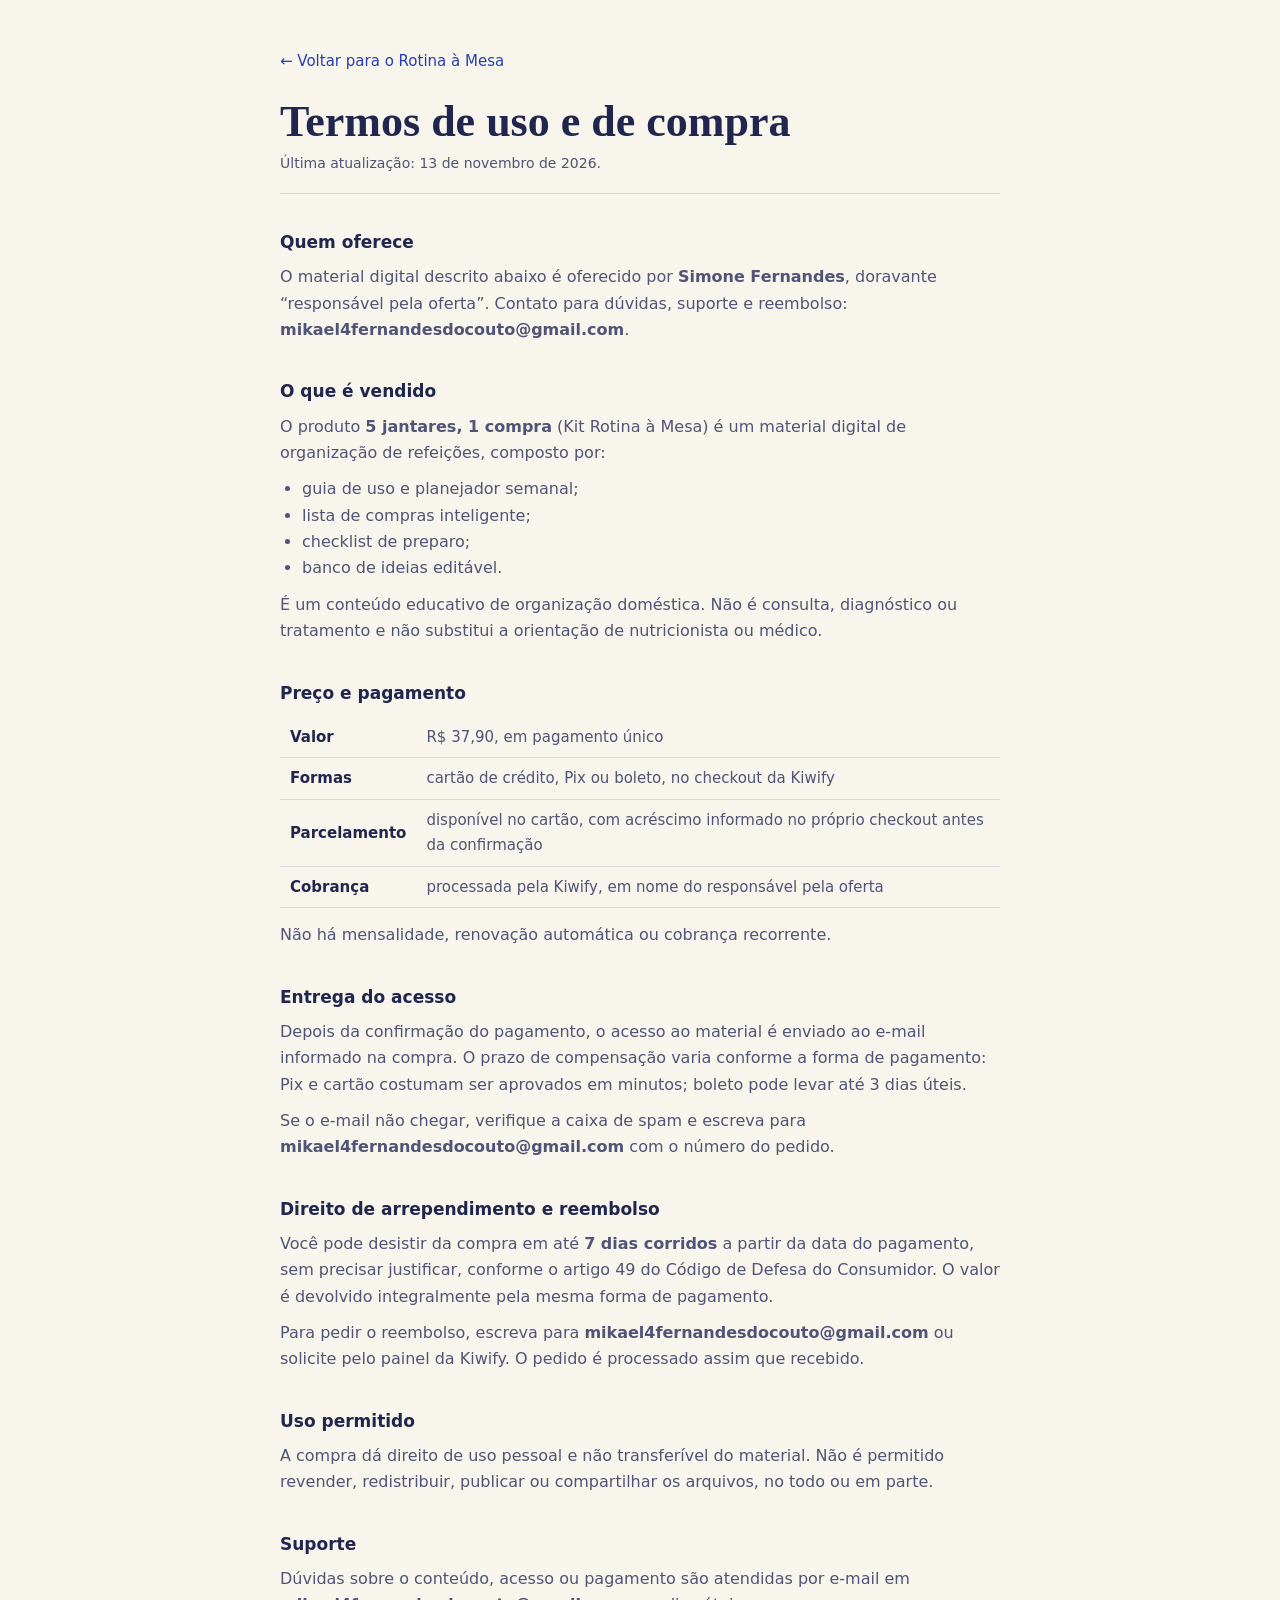
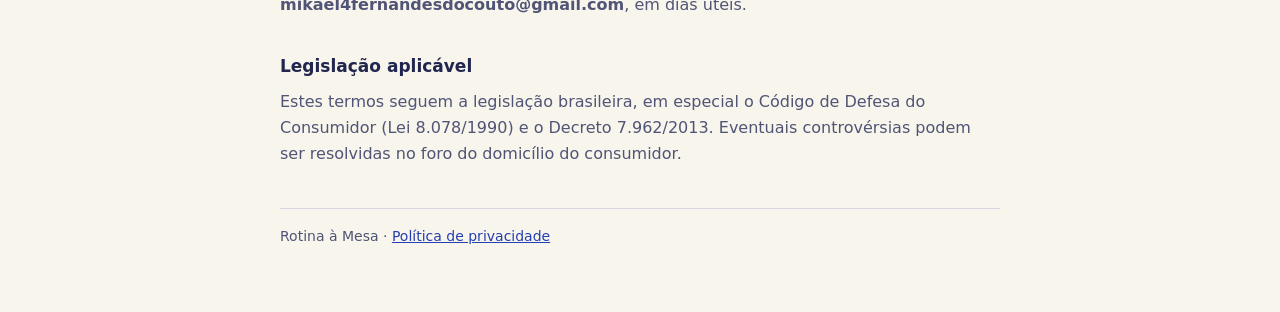
==== termos/index.html @ 77bfbfa5 "termos de uso e de compra" ====
<!doctype html>
<html lang="pt-BR">
<head>
<meta charset="utf-8">
<meta name="viewport" content="width=device-width, initial-scale=1">
<title>Termos de uso e de compra | Rotina à Mesa</title>
<meta name="robots" content="noindex">
<style>
  :root { --paper:#f8f5ec; --ink:#20264d; --muted:#505476; --blue:#253eb3; --line:#d9d6e2; --display:"Instrument Serif", Georgia, serif; }
  * { box-sizing: border-box; }
  body { margin:0; background:var(--paper); color:var(--ink); font:16px/1.65 "DM Sans","Segoe UI",system-ui,sans-serif; }
  main { width:min(100% - 40px, 720px); margin:0 auto; padding:48px 0 64px; }
  a { color:var(--blue); }
  h1 { font-family:var(--display); font-size:clamp(2rem, 6vw, 2.75rem); line-height:1.1; margin:0 0 6px; }
  h2 { font-size:1.0625rem; margin:34px 0 8px; }
  p, li { color:var(--muted); }
  p { margin:0 0 10px; }
  ul { margin:0 0 10px; padding-left:22px; }
  .meta { font-size:.875rem; color:var(--muted); border-bottom:1px solid var(--line); padding-bottom:18px; margin-bottom:24px; }
  table { width:100%; border-collapse:collapse; margin:10px 0 14px; font-size:.9375rem; }
  th, td { text-align:left; padding:8px 10px; border-bottom:1px solid var(--line); color:var(--muted); }
  th { color:var(--ink); font-weight:600; }
  .back { display:inline-block; margin-bottom:24px; font-size:.9375rem; text-decoration:none; }
  footer { border-top:1px solid var(--line); margin-top:40px; padding-top:16px; font-size:.875rem; color:var(--muted); }
</style>
</head>
<body>
<main>
  <a class="back" href="../">← Voltar para o Rotina à Mesa</a>
  <h1>Termos de uso e de compra</h1>
  <p class="meta">Última atualização: 13 de novembro de 2026.</p>

  <h2>Quem oferece</h2>
  <p>O material digital descrito abaixo é oferecido por <strong>Simone Fernandes</strong>, doravante “responsável pela oferta”. Contato para dúvidas, suporte e reembolso: <strong>mikael4fernandesdocouto@gmail.com</strong>.</p>

  <h2>O que é vendido</h2>
  <p>O produto <strong>5 jantares, 1 compra</strong> (Kit Rotina à Mesa) é um material digital de organização de refeições, composto por:</p>
  <ul>
    <li>guia de uso e planejador semanal;</li>
    <li>lista de compras inteligente;</li>
    <li>checklist de preparo;</li>
    <li>banco de ideias editável.</li>
  </ul>
  <p>É um conteúdo educativo de organização doméstica. Não é consulta, diagnóstico ou tratamento e não substitui a orientação de nutricionista ou médico.</p>

  <h2>Preço e pagamento</h2>
  <table>
    <tr><th>Valor</th><td>R$ 37,90, em pagamento único</td></tr>
    <tr><th>Formas</th><td>cartão de crédito, Pix ou boleto, no checkout da Kiwify</td></tr>
    <tr><th>Parcelamento</th><td>disponível no cartão, com acréscimo informado no próprio checkout antes da confirmação</td></tr>
    <tr><th>Cobrança</th><td>processada pela Kiwify, em nome do responsável pela oferta</td></tr>
  </table>
  <p>Não há mensalidade, renovação automática ou cobrança recorrente.</p>

  <h2>Entrega do acesso</h2>
  <p>Depois da confirmação do pagamento, o acesso ao material é enviado ao e-mail informado na compra. O prazo de compensação varia conforme a forma de pagamento: Pix e cartão costumam ser aprovados em minutos; boleto pode levar até 3 dias úteis.</p>
  <p>Se o e-mail não chegar, verifique a caixa de spam e escreva para <strong>mikael4fernandesdocouto@gmail.com</strong> com o número do pedido.</p>

  <h2>Direito de arrependimento e reembolso</h2>
  <p>Você pode desistir da compra em até <strong>7 dias corridos</strong> a partir da data do pagamento, sem precisar justificar, conforme o artigo 49 do Código de Defesa do Consumidor. O valor é devolvido integralmente pela mesma forma de pagamento.</p>
  <p>Para pedir o reembolso, escreva para <strong>mikael4fernandesdocouto@gmail.com</strong> ou solicite pelo painel da Kiwify. O pedido é processado assim que recebido.</p>

  <h2>Uso permitido</h2>
  <p>A compra dá direito de uso pessoal e não transferível do material. Não é permitido revender, redistribuir, publicar ou compartilhar os arquivos, no todo ou em parte.</p>

  <h2>Suporte</h2>
  <p>Dúvidas sobre o conteúdo, acesso ou pagamento são atendidas por e-mail em <strong>mikael4fernandesdocouto@gmail.com</strong>, em dias úteis.</p>

  <h2>Legislação aplicável</h2>
  <p>Estes termos seguem a legislação brasileira, em especial o Código de Defesa do Consumidor (Lei 8.078/1990) e o Decreto 7.962/2013. Eventuais controvérsias podem ser resolvidas no foro do domicílio do consumidor.</p>

  <footer>Rotina à Mesa · <a href="../privacidade/">Política de privacidade</a></footer>
</main>
</body>
</html>
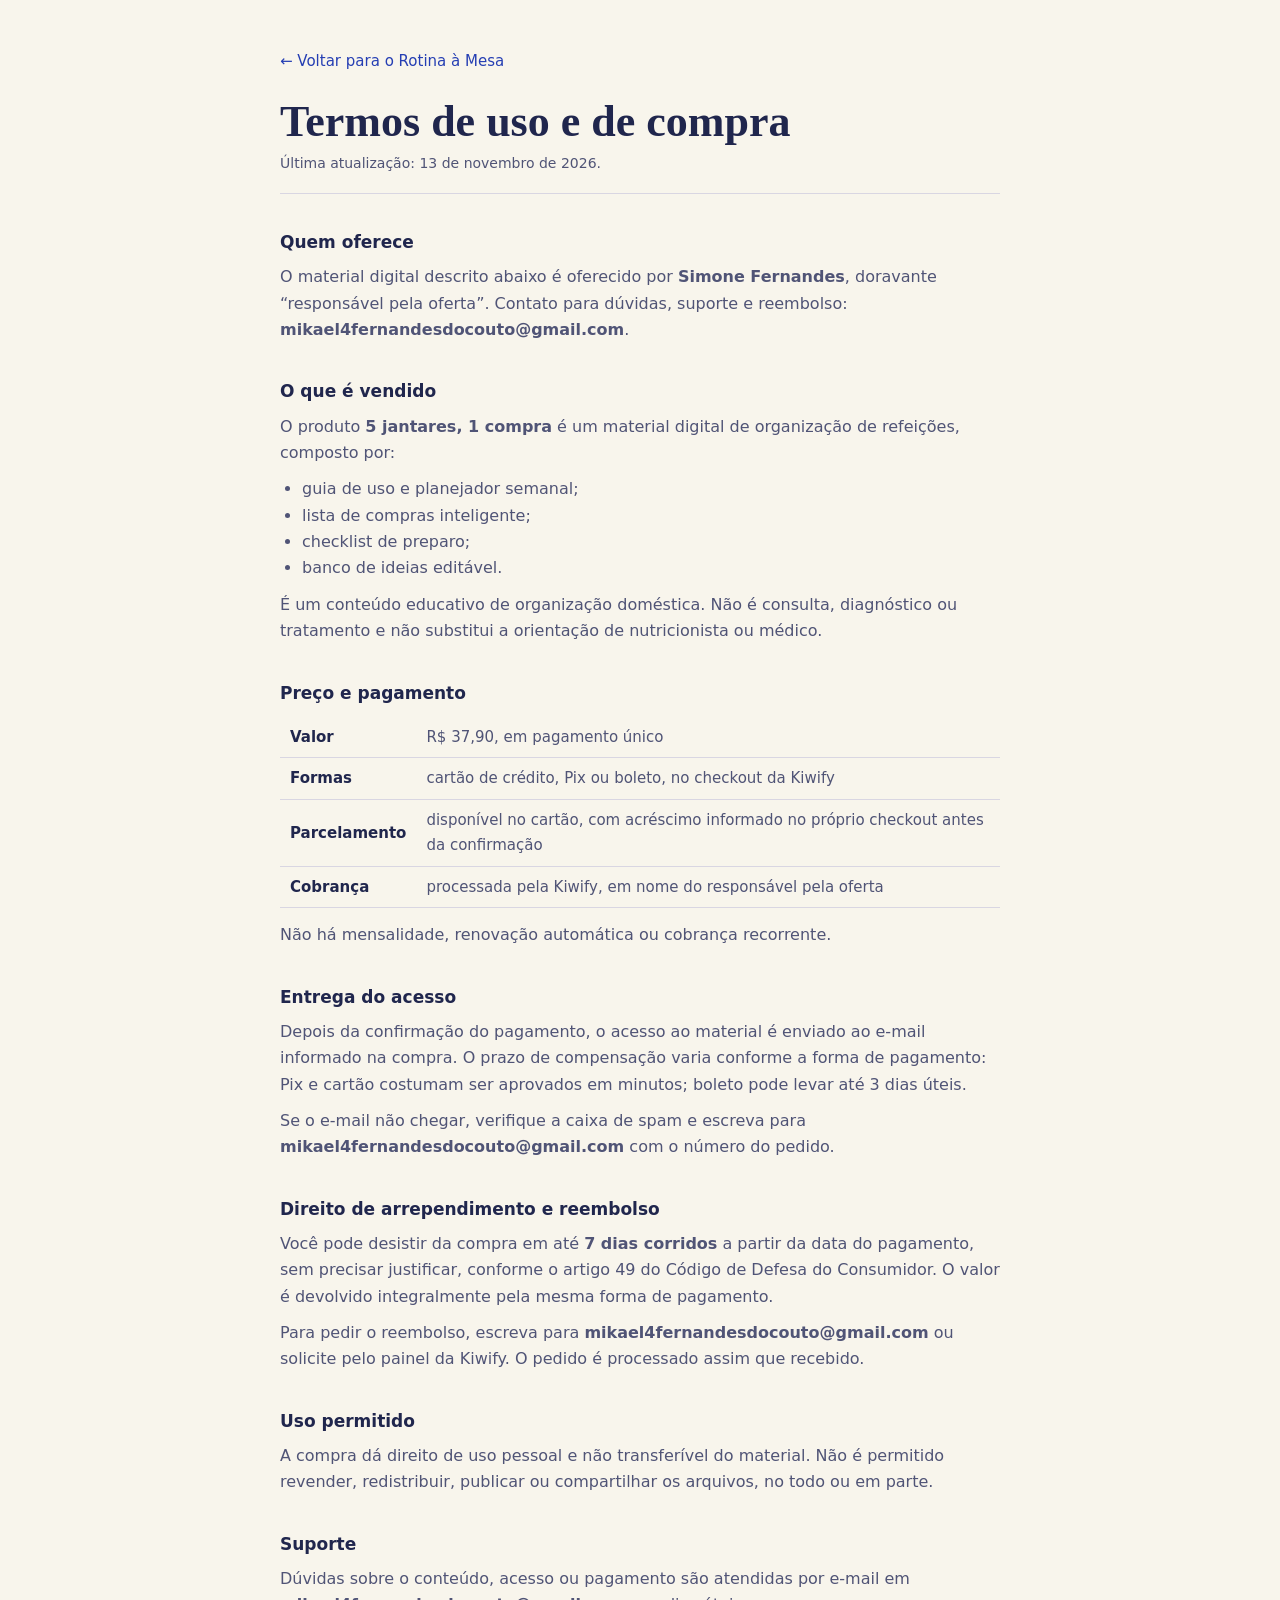
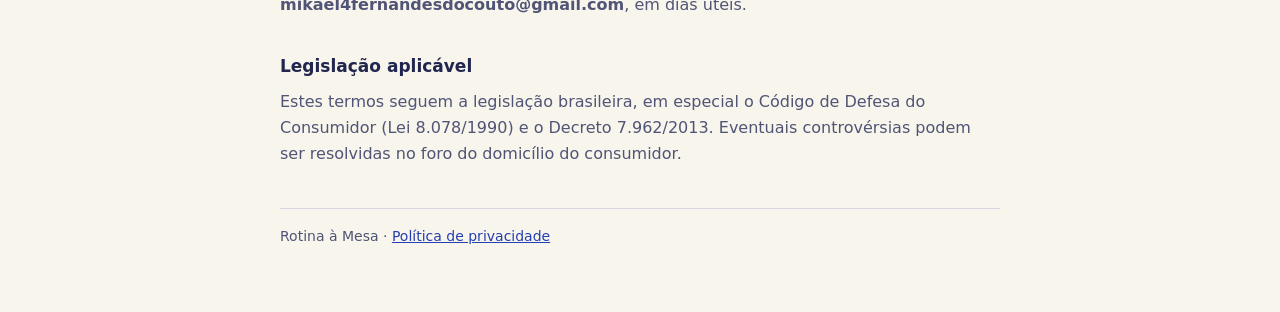
==== commit 2a6868f7: "padroniza nome 5 jantares, 1 compra em termos/index.html" ====
--- a/termos/index.html
+++ b/termos/index.html
@@ -34,7 +34,7 @@
   <p>O material digital descrito abaixo é oferecido por <strong>Simone Fernandes</strong>, doravante “responsável pela oferta”. Contato para dúvidas, suporte e reembolso: <strong>mikael4fernandesdocouto@gmail.com</strong>.</p>
 
   <h2>O que é vendido</h2>
-  <p>O produto <strong>5 jantares, 1 compra</strong> (Kit Rotina à Mesa) é um material digital de organização de refeições, composto por:</p>
+  <p>O produto <strong>5 jantares, 1 compra</strong> é um material digital de organização de refeições, composto por:</p>
   <ul>
     <li>guia de uso e planejador semanal;</li>
     <li>lista de compras inteligente;</li>
